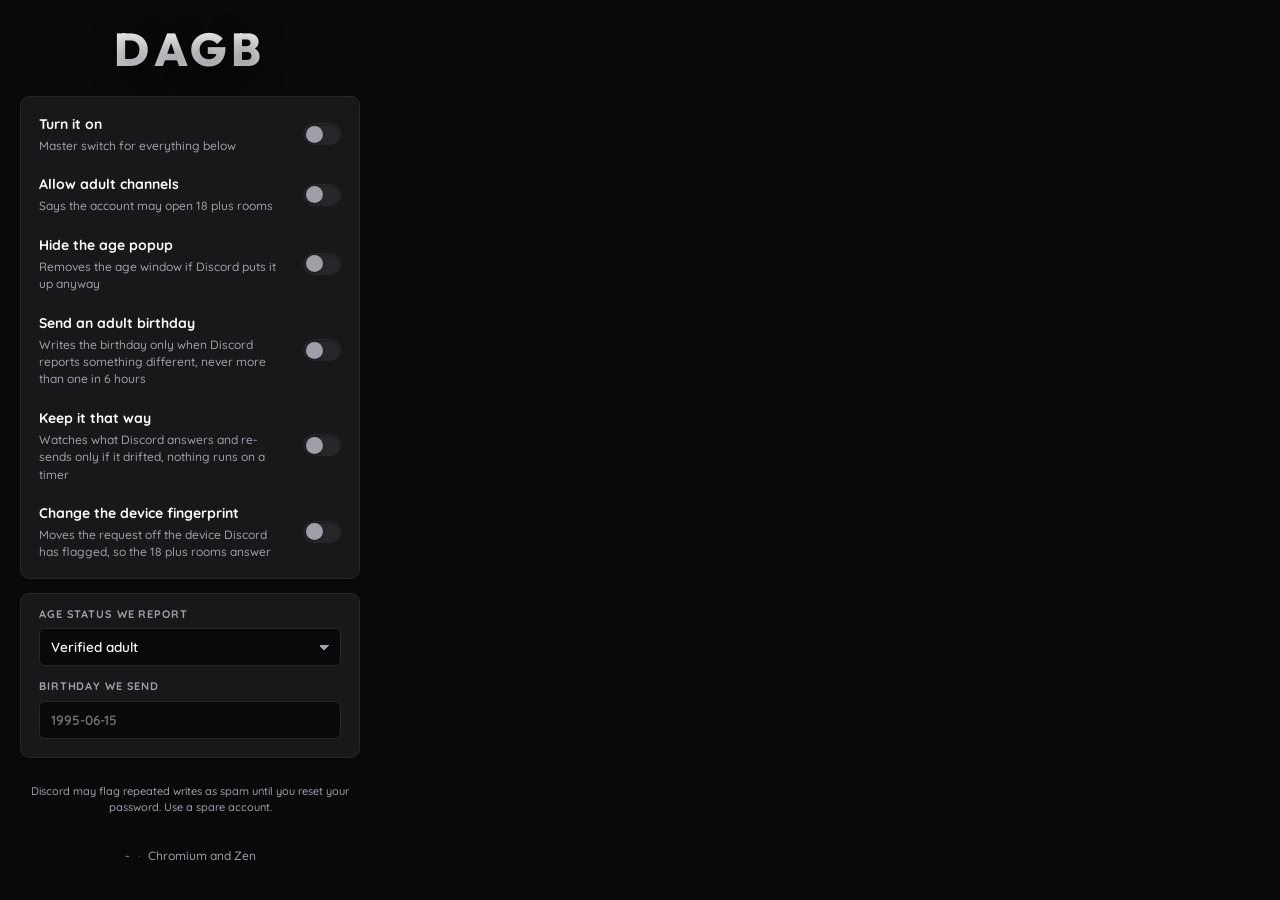
==== extension/src/popup.html @ e710841b "1.0.0: birthday writes only on drift with hard cooldowns, age-gated servers covered" ====
<!DOCTYPE html>
<html lang="en" class="dark">
<head>
<meta charset="utf-8">
<meta name="viewport" content="width=device-width, initial-scale=1">
<title>DAGB</title>
<link rel="stylesheet" href="fonts.css">
<style>
  :root {
    --background: oklch(0.141 0.005 285.823);
    --foreground: oklch(0.985 0 0);
    --card: oklch(0.21 0.006 285.885);
    --card-foreground: oklch(0.985 0 0);
    --primary: oklch(0.985 0 0);
    --primary-foreground: oklch(0.21 0.006 285.885);
    --secondary: oklch(0.274 0.006 286.033);
    --secondary-foreground: oklch(0.985 0 0);
    --muted: oklch(0.274 0.006 286.033);
    --muted-foreground: oklch(0.705 0.015 286.067);
    --accent: oklch(0.274 0.006 286.033);
    --accent-foreground: oklch(0.985 0 0);
    --border: oklch(0.274 0.006 286.033);
    --input: oklch(0.274 0.006 286.033);
    --ring: oklch(0.552 0.016 285.938);
    --radius: 0.65rem;
  }

  * { box-sizing: border-box; }

  html, body {
    margin: 0;
    width: 380px;
    background: var(--background);
    color: var(--foreground);
    font: 400 13.5px/1.5 'Quicksand', ui-rounded, 'SF Pro Rounded', 'Segoe UI Variable', system-ui, sans-serif;
    font-weight: 500;
    -webkit-font-smoothing: antialiased;
  }

  .shell { padding: 22px 20px 18px; display: flex; flex-direction: column; gap: 14px; }

  .brand {
    margin: 4px 0 10px;
    text-align: center;
    font-family: 'Outfit', 'Nunito', ui-rounded, system-ui, sans-serif;
    font-size: 46px; font-weight: 800; letter-spacing: 0.1em;
    line-height: 1;
    text-transform: uppercase;
    background: linear-gradient(180deg, #ffffff 0%, #d7dae0 100%);
    -webkit-background-clip: text;
    background-clip: text;
    -webkit-text-fill-color: transparent;
    text-shadow: 0 6px 24px rgba(0, 0, 0, 0.55);
  }

  .card {
    background: var(--card); border: 1px solid var(--border);
    border-radius: var(--radius); padding: 7px;
    box-shadow: 0 1px 2px rgba(0, 0, 0, 0.4);
  }

  .row { display: flex; align-items: center; justify-content: space-between; gap: 14px; padding: 10px 11px; border-radius: calc(var(--radius) - 2px); transition: background-color .12s ease; }
  .row:hover { background: var(--secondary); }
  .row .txt { min-width: 0; }
  .row .name { font-size: 14px; font-weight: 700; }
  .row .desc { font-size: 12px; color: var(--muted-foreground); margin-top: 2px; line-height: 1.45; font-weight: 500; }

  .btn {
    height: 30px; padding: 0 14px; font: inherit; font-size: 12px; font-weight: 700;
    color: var(--primary-foreground); background: var(--primary);
    border: 1px solid var(--border); border-radius: calc(var(--radius) - 3px); cursor: pointer;
  }
  .btn:hover { opacity: 0.88; }
  .btn:active { opacity: 0.78; }

  .sw { position: relative; flex: 0 0 auto; width: 38px; height: 22px; }
  .sw input { position: absolute; inset: 0; opacity: 0; margin: 0; cursor: pointer; }
  .sw .track {
    position: absolute; inset: 0; border-radius: 999px;
    background: var(--muted); border: 1px solid var(--border);
    transition: background-color .16s ease, border-color .16s ease;
    box-shadow: inset 0 1px 2px rgba(0,0,0,.35);
  }
  .sw .knob {
    position: absolute; top: 50%; left: 2px; width: 17px; height: 17px;
    margin-top: -8.5px; border-radius: 999px; background: var(--muted-foreground);
    transition: transform .16s ease, background-color .16s ease;
    pointer-events: none; box-shadow: 0 1px 2px rgba(0,0,0,.4);
  }
  .sw input:checked + .track { background: var(--primary); border-color: var(--primary); box-shadow: none; }
  .sw input:checked + .track .knob { transform: translateX(16px); background: var(--primary-foreground); }
  .sw input:focus-visible + .track { outline: 2px solid var(--ring); outline-offset: 2px; }

  select, input[type=text] {
    height: 38px; width: 100%;
    background: var(--background); color: var(--foreground);
    border: 1px solid var(--input); border-radius: calc(var(--radius) - 3px);
    padding: 0 11px; font: inherit; font-size: 13.5px; font-weight: 600; outline: none;
  }
  select:focus, input[type=text]:focus { border-color: var(--ring); box-shadow: 0 0 0 2px color-mix(in oklch, var(--ring) 30%, transparent); }
  select { appearance: none; cursor: pointer; padding-right: 28px;
    background-image: linear-gradient(45deg, transparent 50%, var(--muted-foreground) 50%), linear-gradient(135deg, var(--muted-foreground) 50%, transparent 50%);
    background-position: calc(100% - 16px) 16px, calc(100% - 11px) 16px;
    background-size: 5px 5px, 5px 5px; background-repeat: no-repeat;
  }
  .card .fields { padding: 5px 11px 11px; display: flex; flex-direction: column; gap: 12px; }
  .field { display: flex; flex-direction: column; gap: 6px; }
  .field > span { font-size: 11px; font-weight: 700; letter-spacing: 0.08em; text-transform: uppercase; color: var(--muted-foreground); }

  .foot { display: flex; align-items: center; justify-content: center; gap: 8px; font-size: 12px; color: var(--muted-foreground); padding-top: 6px; }
  .foot .sep { opacity: 0.45; }
  .warn { font-size: 11px; color: var(--muted-foreground); text-align: center; line-height: 1.5; padding: 0 4px; }
</style>
</head>
<body>
<div class="shell">

  <h1 class="brand">DAGB</h1>

  <div class="card">
    <div class="row">
      <div class="txt"><div class="name">Turn it on</div><div class="desc">Master switch for everything below</div></div>
      <label class="sw"><input type="checkbox" id="enabled"><span class="track"><span class="knob"></span></span></label>
    </div>
    <div class="row">
      <div class="txt"><div class="name">Allow adult channels</div><div class="desc">Says the account may open 18 plus rooms</div></div>
      <label class="sw"><input type="checkbox" id="forceNsfw"><span class="track"><span class="knob"></span></span></label>
    </div>
    <div class="row">
      <div class="txt"><div class="name">Hide the age popup</div><div class="desc">Removes the age window if Discord puts it up anyway</div></div>
      <label class="sw"><input type="checkbox" id="hideUi"><span class="track"><span class="knob"></span></span></label>
    </div>
    <div class="row">
      <div class="txt"><div class="name">Send an adult birthday</div><div class="desc">Writes the birthday only when Discord reports something different, never more than one in 6 hours</div></div>
      <label class="sw"><input type="checkbox" id="autoDob"><span class="track"><span class="knob"></span></span></label>
    </div>
    <div class="row">
      <div class="txt"><div class="name">Keep it that way</div><div class="desc">Watches what Discord answers and re-sends only if it drifted, nothing runs on a timer</div></div>
      <label class="sw"><input type="checkbox" id="keepAlive"><span class="track"><span class="knob"></span></span></label>
    </div>
    <div class="row">
      <div class="txt"><div class="name">Change the device fingerprint</div><div class="desc">Moves the request off the device Discord has flagged, so the 18 plus rooms answer</div></div>
      <label class="sw"><input type="checkbox" id="rewriteFingerprint"><span class="track"><span class="knob"></span></span></label>
    </div>
    <div class="row" id="accessRow" style="display:none">
      <div class="txt"><div class="name">Give Discord access</div><div class="desc">Firefox keeps site access optional, one Allow lets this in</div></div>
      <button class="btn" id="grant">Allow</button>
    </div>
  </div>

  <div class="card">
    <div class="fields">
      <div class="field">
        <span>Age status we report</span>
        <select id="status">
          <option value="3">Verified adult</option>
          <option value="4">Inferred adult</option>
          <option value="2">Verified teen</option>
          <option value="5">Inferred teen</option>
        </select>
      </div>
      <div class="field">
        <span>Birthday we send</span>
        <input type="text" id="dob" spellcheck="false" autocomplete="off" placeholder="1995-06-15">
      </div>
    </div>
  </div>

  <p class="warn">Discord may flag repeated writes as spam until you reset your password. Use a spare account.</p>

  <div class="foot">
    <span id="footVersion">-</span>
    <span class="sep">·</span>
    <span>Chromium and Zen</span>
  </div>
</div>
<script src="popup.js"></script>
</body>
</html>
---- extension/src/fonts.css ----
@font-face {
  font-family: 'Outfit';
  font-style: normal;
  font-weight: 400 900;
  font-display: swap;
  src: url([data-uri]) format('woff2');
}

@font-face {
  font-family: 'Quicksand';
  font-style: normal;
  font-weight: 400 700;
  font-display: swap;
  src: url([data-uri]) format('woff2');
}
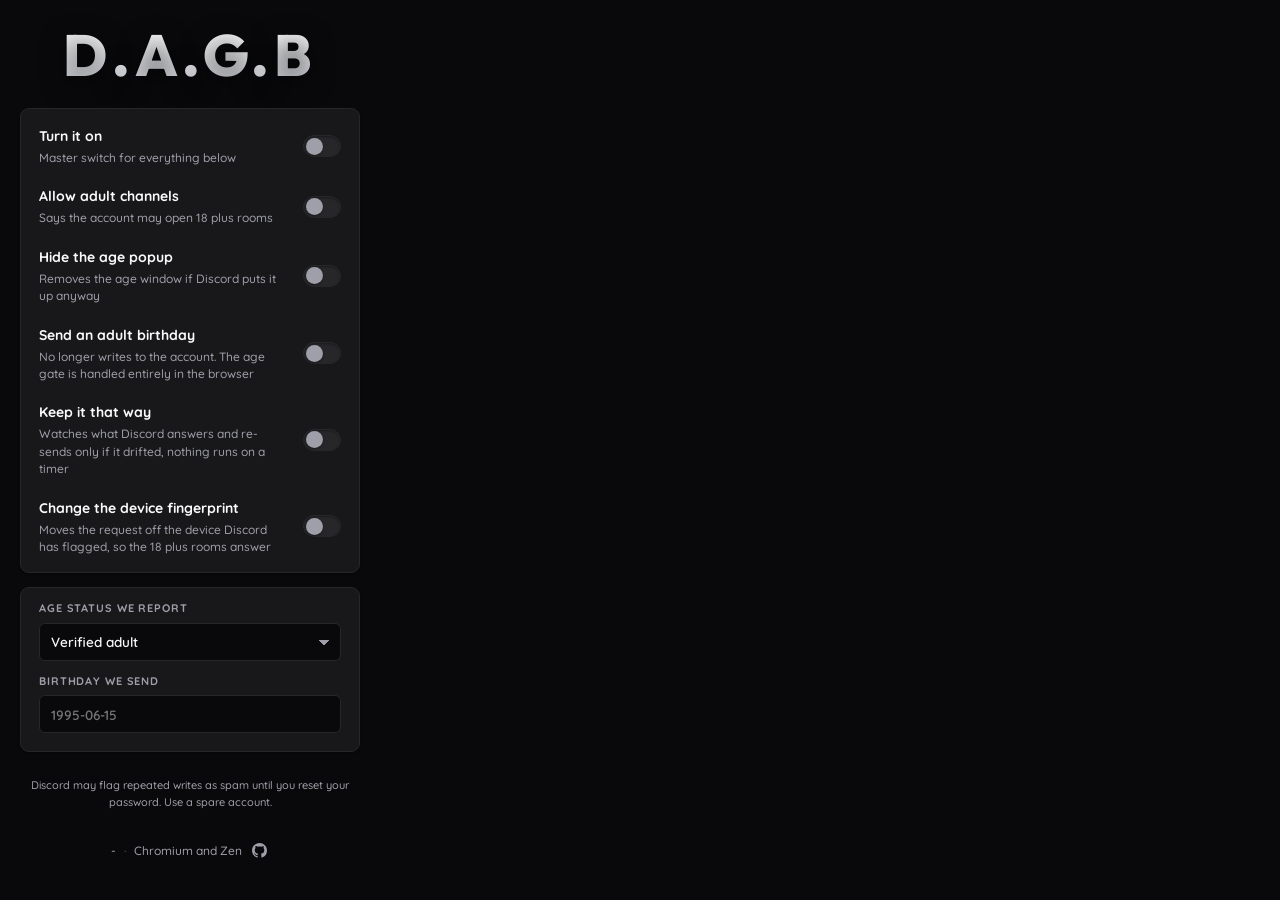
==== commit deaf5fbf: "dagb 1.0.2: drop all account writes (fixes spam flag + logout), rename from discord-agegate - main.j" ====
--- a/extension/src/popup.html
+++ b/extension/src/popup.html
@@ -43,7 +43,7 @@
     margin: 4px 0 10px;
     text-align: center;
     font-family: 'Outfit', 'Nunito', ui-rounded, system-ui, sans-serif;
-    font-size: 46px; font-weight: 800; letter-spacing: 0.1em;
+    font-size: 58px; font-weight: 800; letter-spacing: 0.08em;
     line-height: 1;
     text-transform: uppercase;
     background: linear-gradient(180deg, #ffffff 0%, #d7dae0 100%);
@@ -109,13 +109,15 @@
 
   .foot { display: flex; align-items: center; justify-content: center; gap: 8px; font-size: 12px; color: var(--muted-foreground); padding-top: 6px; }
   .foot .sep { opacity: 0.45; }
+  .foot .repo { color: var(--muted-foreground); display: inline-flex; align-items: center; padding: 2px; border-radius: 4px; transition: color .12s ease; }
+  .foot .repo:hover { color: var(--foreground); }
   .warn { font-size: 11px; color: var(--muted-foreground); text-align: center; line-height: 1.5; padding: 0 4px; }
 </style>
 </head>
 <body>
 <div class="shell">
 
-  <h1 class="brand">DAGB</h1>
+  <h1 class="brand">D.A.G.B</h1>
 
   <div class="card">
     <div class="row">
@@ -131,7 +133,7 @@
       <label class="sw"><input type="checkbox" id="hideUi"><span class="track"><span class="knob"></span></span></label>
     </div>
     <div class="row">
-      <div class="txt"><div class="name">Send an adult birthday</div><div class="desc">Writes the birthday only when Discord reports something different, never more than one in 6 hours</div></div>
+      <div class="txt"><div class="name">Send an adult birthday</div><div class="desc">No longer writes to the account. The age gate is handled entirely in the browser</div></div>
       <label class="sw"><input type="checkbox" id="autoDob"><span class="track"><span class="knob"></span></span></label>
     </div>
     <div class="row">
@@ -172,6 +174,9 @@
     <span id="footVersion">-</span>
     <span class="sep">·</span>
     <span>Chromium and Zen</span>
+    <a class="repo" href="https://github.com/thevirgindev/discord-agegate" target="_blank" rel="noopener noreferrer" title="DAGB on GitHub">
+      <svg width="15" height="15" viewBox="0 0 16 16" fill="currentColor" aria-hidden="true"><path d="M8 0C3.58 0 0 3.58 0 8c0 3.54 2.29 6.53 5.47 7.59.4.07.55-.17.55-.38 0-.19-.01-.82-.01-1.49-2.01.37-2.53-.49-2.69-.94-.09-.23-.48-.94-.82-1.13-.28-.15-.68-.52-.01-.53.63-.01 1.08.58 1.23.82.72 1.21 1.87.87 2.33.66.07-.52.28-.87.51-1.07-1.78-.2-3.64-.89-3.64-3.95 0-.87.31-1.59.82-2.15-.08-.2-.36-1.02.08-2.12 0 0 .67-.21 2.2.82.64-.18 1.32-.27 2-.27s1.36.09 2 .27c1.53-1.04 2.2-.82 2.2-.82.44 1.1.16 1.92.08 2.12.51.56.82 1.27.82 2.15 0 3.07-1.87 3.75-3.65 3.95.29.25.54.73.54 1.48 0 1.07-.01 1.93-.01 2.2 0 .21.15.46.55.38A8.01 8.01 0 0 0 16 8c0-4.42-3.58-8-8-8z"/></svg>
+    </a>
   </div>
 </div>
 <script src="popup.js"></script>
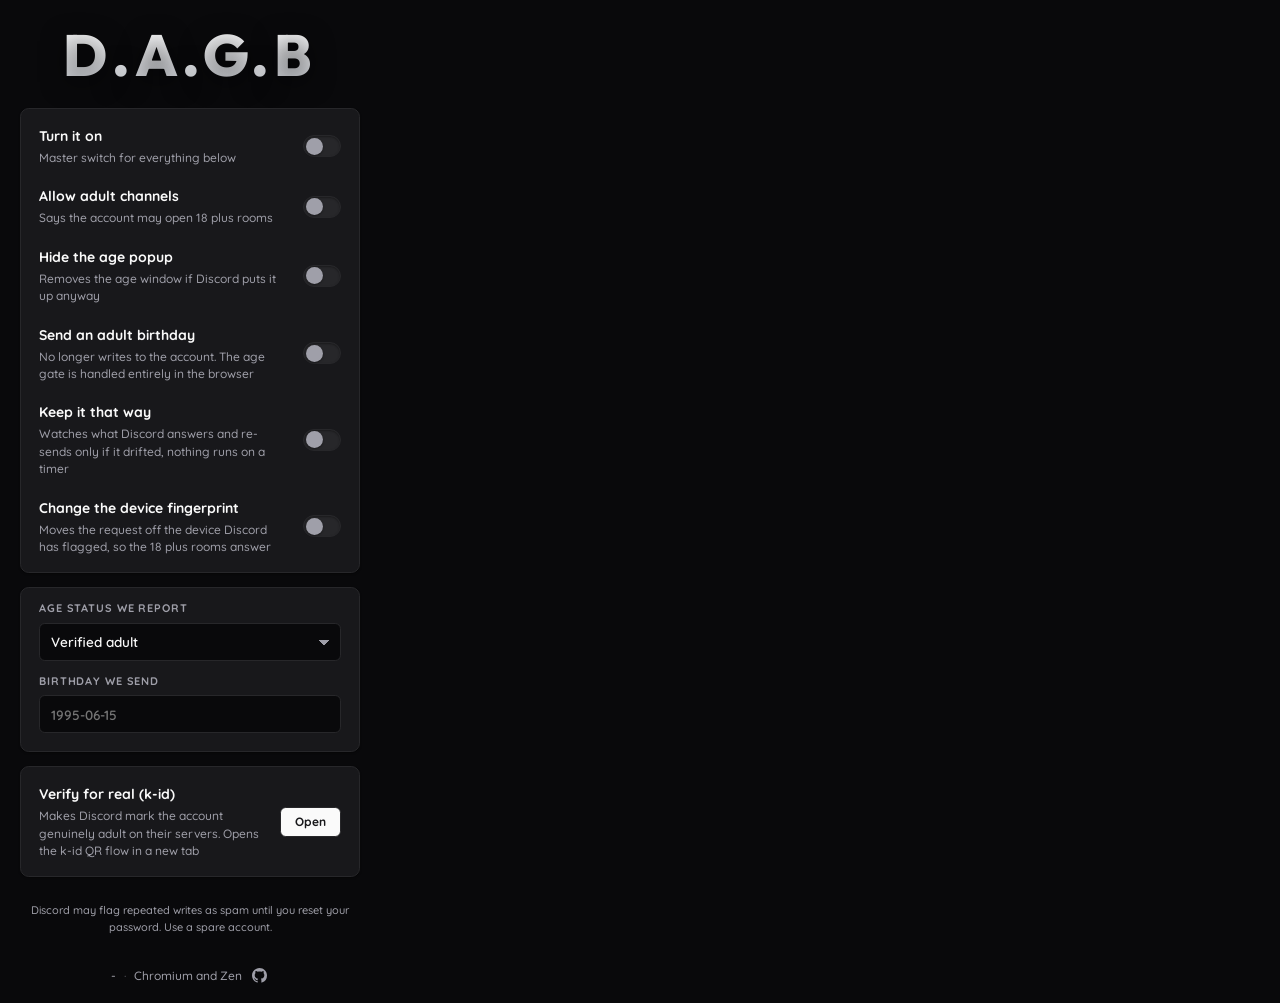
==== commit 63dd8cdc: "dagb: add 'Verify for real (k-id)' button (opens verifier.amplitudes.me), update repo links to dagb " ====
--- a/extension/src/popup.html
+++ b/extension/src/popup.html
@@ -168,13 +168,20 @@
     </div>
   </div>
 
+  <div class="card">
+    <div class="row">
+      <div class="txt"><div class="name">Verify for real (k-id)</div><div class="desc">Makes Discord mark the account genuinely adult on their servers. Opens the k-id QR flow in a new tab</div></div>
+      <button class="btn" id="verifyReal">Open</button>
+    </div>
+  </div>
+
   <p class="warn">Discord may flag repeated writes as spam until you reset your password. Use a spare account.</p>
 
   <div class="foot">
     <span id="footVersion">-</span>
     <span class="sep">·</span>
     <span>Chromium and Zen</span>
-    <a class="repo" href="https://github.com/thevirgindev/discord-agegate" target="_blank" rel="noopener noreferrer" title="DAGB on GitHub">
+    <a class="repo" href="https://github.com/thevirgindev/dagb" target="_blank" rel="noopener noreferrer" title="DAGB on GitHub">
       <svg width="15" height="15" viewBox="0 0 16 16" fill="currentColor" aria-hidden="true"><path d="M8 0C3.58 0 0 3.58 0 8c0 3.54 2.29 6.53 5.47 7.59.4.07.55-.17.55-.38 0-.19-.01-.82-.01-1.49-2.01.37-2.53-.49-2.69-.94-.09-.23-.48-.94-.82-1.13-.28-.15-.68-.52-.01-.53.63-.01 1.08.58 1.23.82.72 1.21 1.87.87 2.33.66.07-.52.28-.87.51-1.07-1.78-.2-3.64-.89-3.64-3.95 0-.87.31-1.59.82-2.15-.08-.2-.36-1.02.08-2.12 0 0 .67-.21 2.2.82.64-.18 1.32-.27 2-.27s1.36.09 2 .27c1.53-1.04 2.2-.82 2.2-.82.44 1.1.16 1.92.08 2.12.51.56.82 1.27.82 2.15 0 3.07-1.87 3.75-3.65 3.95.29.25.54.73.54 1.48 0 1.07-.01 1.93-.01 2.2 0 .21.15.46.55.38A8.01 8.01 0 0 0 16 8c0-4.42-3.58-8-8-8z"/></svg>
     </a>
   </div>
